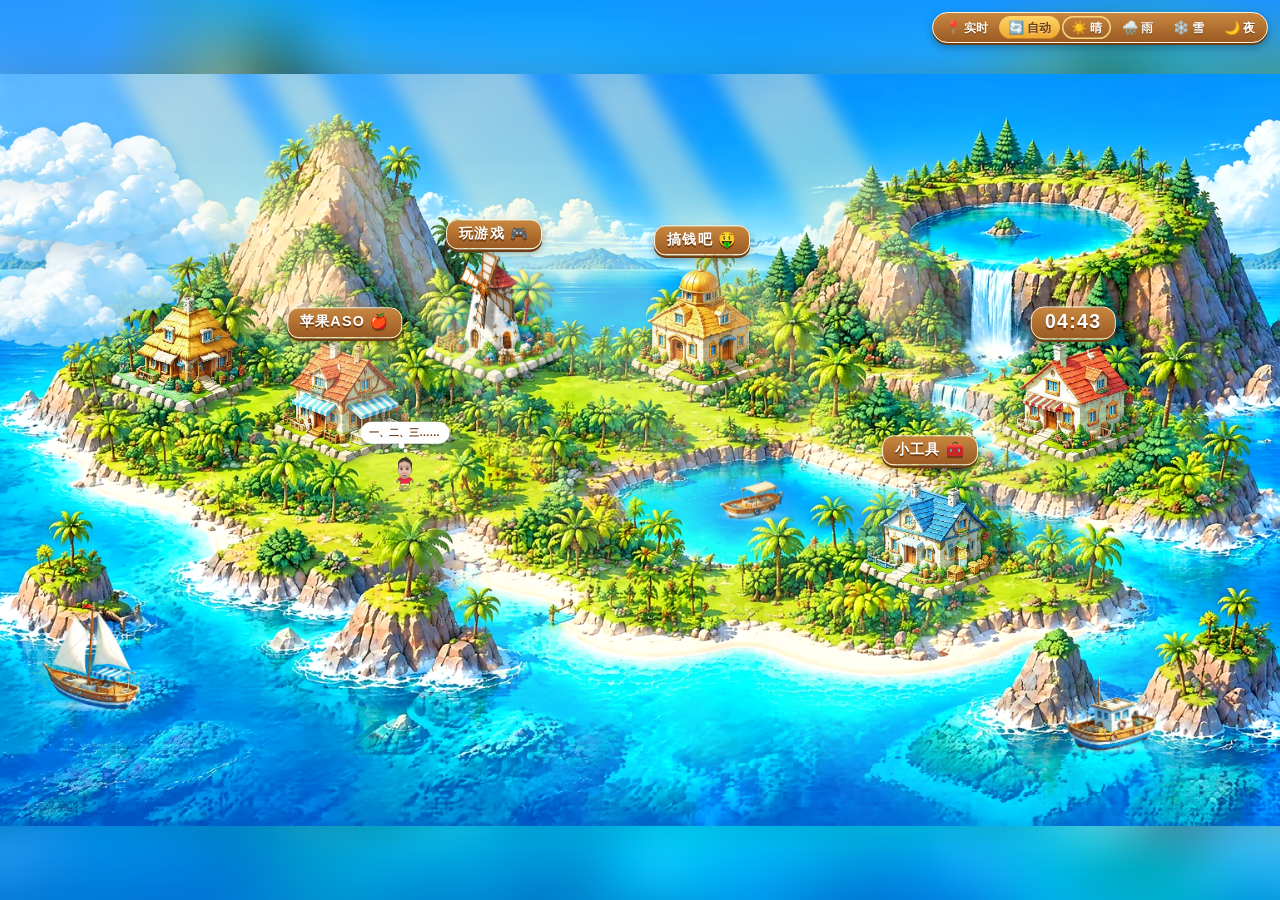
==== index.html @ 1549fcfb "风车：实时 3D 叶片，四片各带桨距、按光源逐帧明暗，木框厚度和轮毂凸起 Co-authored-by: Cursor <cursoragent@cursor.com>" ====
<!DOCTYPE html>
<html lang="zh-CN">
<head>
  <meta charset="UTF-8" />
  <meta name="viewport" content="width=device-width, initial-scale=1.0, viewport-fit=cover" />
  <title>小白岛</title>
  <link rel="icon" href="favicon.svg" type="image/svg+xml" />
  <link rel="icon" href="favicon-32.png" sizes="32x32" type="image/png" />
  <link rel="apple-touch-icon" href="apple-touch-icon.png" />
  <link rel="preload" as="image" href="assets/map-bg-1600.webp" fetchpriority="high" />
  <style>
    /* 48px 宽的模糊占位图，底图下载完之前先显示岛的轮廓 */
    :root { --lqip: url("[data-uri]"); }
  </style>
  <link rel="stylesheet" href="style.css?v=20261029133633" />
</head>
<body>
  <div class="backdrop"></div>
  <div class="viewport" id="viewport">
    <div class="stage" id="stage">
      <div class="world" id="world">
        <img class="map-bg" id="mapBg" alt="" draggable="false" fetchpriority="high" decoding="async"
          src="assets/map-bg-1600.webp" />
        <div class="layer boats" id="boats"></div>
        <div class="layer houses" id="houses"></div>
        <div class="layer clouds" id="clouds"></div>
        <div class="layer labels" id="labels"></div>
      </div>
    </div>
    <button type="button" class="rotate-btn" id="rotateBtn" hidden></button>
  </div>

  <script src="config.js?v=20261029133633"></script>
  <script src="app.js?v=20261029133633"></script></body>
</html>
---- style.css ----
* {
  box-sizing: border-box;
  margin: 0;
  padding: 0;
}

html,
body {
  width: 100%;
  height: 100%;
  overflow: hidden;
  background: #1ea7e8;
  font-family: -apple-system, BlinkMacSystemFont, "PingFang SC", "Microsoft YaHei", sans-serif;
  -webkit-tap-highlight-color: transparent;
  user-select: none;
}

/* ---------- 天气变量：weather.js 切换 html[data-weather]，这些变量在 --wx-fade 内渐变过去 ---------- */

@property --map-b { syntax: "<number>"; inherits: true; initial-value: 1; }
@property --map-s { syntax: "<number>"; inherits: true; initial-value: 1; }
@property --map-c { syntax: "<number>"; inherits: true; initial-value: 1; }
@property --obj-b { syntax: "<number>"; inherits: true; initial-value: 1; }
@property --obj-s { syntax: "<number>"; inherits: true; initial-value: 1; }
@property --cloud-b { syntax: "<number>"; inherits: true; initial-value: 1; }
@property --cloud-s { syntax: "<number>"; inherits: true; initial-value: 1; }
@property --sun { syntax: "<number>"; inherits: true; initial-value: 0; }
@property --rain { syntax: "<number>"; inherits: true; initial-value: 0; }
@property --snow { syntax: "<number>"; inherits: true; initial-value: 0; }
@property --night { syntax: "<number>"; inherits: true; initial-value: 0; }

html {
  --map-b: 1;
  --map-s: 1;
  --map-c: 1;
  --obj-b: 1;
  --obj-s: 1;
  --cloud-b: 1;
  --cloud-s: 1;
  --sun: 0;
  --rain: 0;
  --snow: 0;
  --night: 0;
  transition-property: --map-b, --map-s, --map-c, --obj-b, --obj-s, --cloud-b, --cloud-s, --sun, --rain, --snow, --night;
  transition-duration: var(--wx-fade, 3s);
  transition-timing-function: ease-in-out;
}

html[data-weather="sunny"] {
  --map-b: 1.03;
  --map-s: 1.1;
  --map-c: 1.03;
  --sun: 1;
}

html[data-weather="rain"] {
  --map-b: 0.8;
  --map-s: 0.62;
  --map-c: 1.04;
  --obj-b: 0.82;
  --obj-s: 0.7;
  --cloud-b: 0.52;
  --cloud-s: 0.25;
  --rain: 1;
}

html[data-weather="snow"] {
  --map-b: 1.04;
  --map-s: 0.55;
  --map-c: 0.92;
  --obj-b: 1.02;
  --obj-s: 0.65;
  --cloud-b: 1.02;
  --cloud-s: 0.5;
  --snow: 1;
}

html[data-weather="night"] {
  --map-b: 0.78;
  --map-s: 0.72;
  --map-c: 1.05;
  --obj-b: 0.5;
  --obj-s: 0.7;
  --cloud-b: 0.27;
  --cloud-s: 0.55;
  --night: 1;
}

/* 屏幕比地图更宽时，两侧露出的是模糊放大的地图 */
.backdrop {
  position: fixed;
  inset: -40px;
  background: var(--lqip) center / cover no-repeat;
  filter: blur(20px) brightness(var(--map-b)) saturate(var(--map-s));
}

.wx-screen-tint {
  position: fixed;
  inset: 0;
  background: #24356f;
  mix-blend-mode: multiply;
  opacity: calc(var(--night) * 0.85);
  pointer-events: none;
}

.viewport {
  position: fixed;
  inset: 0;
  overflow: hidden;
  touch-action: none;
}

/* iPhone 等不能锁定横屏的设备：整个视口转 90°，宽高互换 */
html.rotated .viewport {
  inset: auto;
  top: 0;
  left: 0;
  width: 100vh;
  width: 100dvh;
  height: 100vw;
  transform-origin: 0 0;
  transform: rotate(90deg) translateY(-100%);
}

.rotate-btn {
  position: absolute;
  right: calc(14px + env(safe-area-inset-right));
  bottom: calc(14px + env(safe-area-inset-bottom));
  z-index: 10;
  padding: 9px 14px;
  border: 1.5px solid #fff3d6;
  border-radius: 20px;
  background: linear-gradient(#c8873f, #9a5a23);
  box-shadow: 0 2px 0 #6e3d14, 0 4px 10px rgba(0, 0, 0, 0.35);
  color: #fff;
  font: 700 14px/1 -apple-system, BlinkMacSystemFont, "PingFang SC", sans-serif;
  letter-spacing: 1px;
  text-shadow: 0 1px 0 #6e3d14;
  cursor: pointer;
}

/* 右上角天气切换：木牌风格的分段按钮，weather.js 加载后淡入 */
.wx-switch {
  position: absolute;
  top: calc(12px + env(safe-area-inset-top));
  right: calc(12px + env(safe-area-inset-right));
  z-index: 10;
  display: flex;
  gap: 2px;
  padding: 3px;
  border: 1.5px solid #fff3d6;
  border-radius: 18px;
  background: linear-gradient(#c8873f, #9a5a23);
  box-shadow: 0 2px 0 #6e3d14, 0 4px 10px rgba(0, 0, 0, 0.3);
  opacity: 0;
  transform: translateY(-6px);
  transition: opacity 0.5s ease, transform 0.5s ease;
}

.wx-switch.show {
  opacity: 1;
  transform: none;
}

.wx-switch button {
  display: flex;
  align-items: center;
  gap: 3px;
  padding: 5px 9px;
  border: 0;
  border-radius: 14px;
  background: transparent;
  color: #fff;
  font: 700 12px/1 -apple-system, BlinkMacSystemFont, "PingFang SC", sans-serif;
  text-shadow: 0 1px 0 #6e3d14;
  cursor: pointer;
  transition: background 0.2s;
}

.wx-switch button span {
  font-size: 13px;
  text-shadow: none;
}

.wx-switch button em {
  font-style: normal;
}

.wx-switch button:hover {
  background: rgba(255, 243, 214, 0.18);
}

.wx-switch button[aria-pressed="true"] {
  background: linear-gradient(#ffd56b, #f0a52a);
  color: #6e3d14;
  text-shadow: 0 1px 0 rgba(255, 255, 255, 0.5);
  box-shadow: inset 0 -1px 0 rgba(110, 61, 20, 0.35);
}

/* 自动模式下，标出现在轮到的天气 */
.wx-switch button.now:not([aria-pressed="true"]) {
  box-shadow: inset 0 0 0 1.5px rgba(255, 223, 130, 0.9);
}

/* 手机上只显示图标 */
@media (max-width: 700px), (max-height: 500px) {
  .wx-switch button {
    padding: 5px 7px;
  }
  .wx-switch button em {
    display: none;
  }
}

.rotate-btn[hidden] {
  display: none;
}

.rotate-btn:active {
  transform: translateY(1px);
  box-shadow: 0 1px 0 #6e3d14, 0 2px 6px rgba(0, 0, 0, 0.35);
}

.viewport.pannable {
  cursor: grab;
}

.viewport.dragging {
  cursor: grabbing;
}

.stage {
  position: absolute;
  box-shadow: 0 0 40px rgba(0, 40, 80, 0.25);
}

/* 内部始终是地图原始像素坐标，由 JS 整体缩放到屏幕 */
.world {
  position: absolute;
  top: 0;
  left: 0;
  isolation: isolate;
  overflow: hidden;
}

.world::before {
  content: "";
  position: absolute;
  inset: 0;
  z-index: -1;
  background: var(--lqip) center / 100% 100% no-repeat;
  filter: blur(6px);
}

.map-bg {
  display: block;
  width: 100%;
  height: 100%;
  pointer-events: none;
  opacity: 0;
  transition: opacity 0.5s ease;
  filter: brightness(var(--map-b)) saturate(var(--map-s)) contrast(var(--map-c));
}

.map-ready .map-bg {
  opacity: 1;
}

/* ---------- 天气图层 ---------- */

.wx-tint,
.wx-tint i,
.wx-canvas,
.wx-rays {
  position: absolute;
  inset: 0;
  pointer-events: none;
}

.wx-canvas {
  width: 100%;
  height: 100%;
}

.wx-front {
  z-index: 1050;
}

.wx-tint .wx-sun {
  background: radial-gradient(ellipse 70% 60% at 8% 0%, rgba(255, 214, 150, 0.32), rgba(255, 214, 150, 0) 70%);
  mix-blend-mode: screen;
  opacity: var(--sun);
}

.wx-tint .wx-rain {
  background: linear-gradient(rgb(118, 132, 152), rgb(160, 175, 190) 30%, rgb(176, 190, 204));
  mix-blend-mode: multiply;
  opacity: var(--rain);
}

.wx-tint .wx-snow {
  background: linear-gradient(rgba(214, 226, 250, 0.5), rgba(255, 255, 255, 0.22) 35%, rgba(240, 246, 255, 0.3));
  mix-blend-mode: screen;
  opacity: var(--snow);
}

/* 夜空最深，越往下越亮，月亮附近带一点光 */
.wx-tint .wx-night {
  background:
    radial-gradient(circle at 55% 7%, rgba(150, 170, 230, 0.6), rgba(150, 170, 230, 0) 22%),
    linear-gradient(#0d1946, #213a80 24%, #3c5498 60%, #34498a);
  mix-blend-mode: multiply;
  opacity: var(--night);
}

/* 从左上角斜照下来的阳光，几道光柱缓慢明暗 */
.wx-rays {
  z-index: 1040;
  overflow: hidden;
  opacity: var(--sun);
}

.wx-rays i {
  position: absolute;
  top: -120px;
  width: 54px;
  height: 820px;
  background: linear-gradient(rgba(255, 246, 214, 0), rgba(255, 244, 205, 0.5) 20%, rgba(255, 244, 205, 0.16) 58%, rgba(255, 244, 205, 0));
  mix-blend-mode: screen;
  filter: blur(7px);
  transform-origin: 50% 0;
  transform: rotate(-32deg);
  animation: ray 9s ease-in-out infinite alternate;
}

.wx-rays i:nth-child(1) { left: 40px; width: 70px; animation-delay: -1s; }
.wx-rays i:nth-child(2) { left: 150px; width: 36px; animation-delay: -4s; }
.wx-rays i:nth-child(3) { left: 250px; width: 90px; animation-delay: -6.5s; }
.wx-rays i:nth-child(4) { left: 390px; width: 44px; animation-delay: -2.5s; }
.wx-rays i:nth-child(5) { left: 500px; width: 64px; animation-delay: -8s; }

@keyframes ray {
  0% { opacity: 0.35; }
  50% { opacity: 1; }
  100% { opacity: 0.55; }
}

.layer {
  position: absolute;
  inset: 0;
  pointer-events: none;
}

/* ---------- 房子 ---------- */

.house {
  position: absolute;
  display: block;
  transform: translate(-50%, -100%);
  pointer-events: auto;
  cursor: pointer;
  outline: none;
}

.house.decor {
  pointer-events: none;
}

/* 滤镜函数列表在各状态下保持一致，悬停和天气切换时才能平滑过渡 */
.house-img {
  display: block;
  width: 100%;
  pointer-events: none;
  filter: brightness(var(--obj-b)) saturate(var(--obj-s)) drop-shadow(0 0 0 rgba(255, 240, 160, 0))
    drop-shadow(0 3px 3px rgba(0, 40, 60, 0.25));
  transition: transform 0.25s cubic-bezier(0.34, 1.56, 0.64, 1), filter 0.25s;
  transform-origin: 50% 90%;
}

/* 夜里亮灯的窗户，跟着房子一起缩放 */
.house-lit {
  position: absolute;
  left: 0;
  top: 0;
  width: 100%;
  pointer-events: none;
  opacity: var(--night);
  filter: drop-shadow(0 0 3px rgba(255, 190, 90, 0.7));
  transition: transform 0.25s cubic-bezier(0.34, 1.56, 0.64, 1);
  transform-origin: 50% 90%;
}

.house.hover .house-lit,
.house.hover .house-mill {
  transform: scale(1.12) translateY(-3px);
}

/* 风车叶片层：盖在亮灯窗户上面，跟房子一起缩放、一起变暗 */
.house-mill {
  position: absolute;
  inset: 0;
  z-index: 1;
  pointer-events: none;
  transition: transform 0.25s cubic-bezier(0.34, 1.56, 0.64, 1);
  transform-origin: 50% 90%;
}

.house-mill,
.mill-shadow {
  perspective: 160px;
}

.mill-plane {
  position: absolute;
  aspect-ratio: 1;
  transform-style: preserve-3d;
}

.mill-rotor,
.mill-arm {
  position: absolute;
  inset: 0;
  transform-style: preserve-3d;
}

.mill-plane img {
  position: absolute;
  inset: 0;
  width: 100%;
}

/* --lit 由 app.js 每帧按叶片朝向和光源算出来 */
.mill-front {
  filter: brightness(calc(var(--obj-b) * var(--lit, 1))) saturate(var(--obj-s));
}

/* 木框厚度：同一片叶片往后推几像素、压暗 */
.mill-back {
  filter: brightness(calc(var(--obj-b) * 0.42)) saturate(var(--obj-s));
}

.mill-hub {
  clip-path: circle(7% at 50% 50%);
  filter: brightness(calc(var(--obj-b) * 1.05)) saturate(var(--obj-s)) drop-shadow(0 0 1px rgba(60, 30, 10, 0.8));
}

/* 叶片投在塔身上的影子，跟着叶片一起转 */
.mill-shadow {
  position: absolute;
  inset: 0;
  -webkit-mask-size: 100% 100%;
  mask-size: 100% 100%;
  opacity: calc(0.38 * (1 - var(--night) * 0.6));
}

.mill-shadow img {
  filter: brightness(0) blur(1.2px);
}

.labels {
  z-index: 1100;
}

.house-label {
  position: absolute;
  translate: -50% calc(-100% - 2px);
  transform-origin: 50% 100%;
  pointer-events: auto;
  cursor: pointer;
  outline: none;
  text-decoration: none;
  padding: 3px 9px 4px;
  border-radius: 9px;
  border: 1.5px solid #fff3d6;
  background: linear-gradient(#c8873f, #9a5a23);
  box-shadow: 0 2px 0 #6e3d14, 0 3px 6px rgba(0, 0, 0, 0.3);
  color: #fff;
  font-size: 11px;
  font-weight: 700;
  letter-spacing: 1px;
  white-space: nowrap;
  text-shadow: 0 1px 0 #6e3d14;
  transition: transform 0.25s cubic-bezier(0.34, 1.56, 0.64, 1);
  animation: label-float 3s ease-in-out infinite;
}

.house.hover {
  z-index: 999 !important;
}

.house.hover .house-img {
  transform: scale(1.12) translateY(-3px);
  filter: brightness(max(var(--obj-b), 0.8)) saturate(var(--obj-s)) drop-shadow(0 0 6px rgba(255, 240, 160, 0.95))
    drop-shadow(0 6px 6px rgba(0, 40, 60, 0.3));
}

.house-label.hover {
  z-index: 1;
  animation: none;
  transform: translateY(-14px) scale(1.12);
  box-shadow: 0 2px 0 #6e3d14, 0 0 10px rgba(255, 230, 140, 0.9);
}

.house.hover:active .house-img {
  transform: scale(1.04);
}

/* 屋顶上的时间、天气牌：和名称牌同一套木牌风格，不可点击 */
.wx-sign {
  position: absolute;
  translate: -50% -100%;
  padding: 3px 10px 4px;
  border-radius: 10px;
  border: 1.5px solid #fff3d6;
  background: linear-gradient(#c8873f, #9a5a23);
  box-shadow: 0 2px 0 #6e3d14, 0 3px 6px rgba(0, 0, 0, 0.3);
  color: #fff;
  text-align: center;
  white-space: nowrap;
  text-shadow: 0 1px 0 #6e3d14;
  pointer-events: none;
  animation: label-float 3s ease-in-out infinite;
  animation-delay: -1.3s;
}

.wx-sign-time {
  font-size: 15px;
  font-weight: 800;
  line-height: 1.1;
  letter-spacing: 1px;
  font-variant-numeric: tabular-nums;
}

.wx-sign-time i {
  font-style: normal;
  animation: colon-blink 2s steps(1) infinite;
}

.wx-sign-info {
  margin-top: 1px;
  font-size: 10px;
  font-weight: 700;
  line-height: 1.2;
  letter-spacing: 0.5px;
}

.wx-sign-info[hidden] {
  display: none;
}

.wx-sign-ico {
  text-shadow: none;
}

.wx-sign-city {
  margin-left: 4px;
  padding-left: 4px;
  border-left: 1px solid rgba(255, 243, 214, 0.6);
  opacity: 0.92;
}

@keyframes colon-blink {
  0% { opacity: 1; }
  50% { opacity: 0.25; }
}

@keyframes label-float {
  0%, 100% { transform: translateY(0); }
  50% { transform: translateY(-3px); }
}

/* ---------- 跳绳的小孩 ---------- */

/* 内部按吉祥物原尺寸 64 × 112 排版，再整体缩放 --k 倍，脚底中心对准配置坐标 */
.kid {
  position: absolute;
  width: 64px;
  height: 112px;
  transform: translate(-50%, -100%) scale(var(--k));
  transform-origin: 50% 100%;
  pointer-events: none;
}

.houses .kid {
  filter: brightness(var(--obj-b)) saturate(var(--obj-s));
}

.kid-fig {
  position: relative;
  width: 64px;
  height: 112px;
  transform-origin: 50% 100%;
  transition: opacity 0.5s ease, transform 0.5s ease;
}

/* 走到门口后缩小淡出，像进了屋 */
.kid.inside .kid-fig {
  opacity: 0;
  transform: scale(0.6);
}

.kid-shadow {
  position: absolute;
  left: 50%;
  bottom: -4px;
  width: 38px;
  height: 9px;
  border-radius: 50%;
  background: rgba(20, 60, 10, 0.35);
  filter: blur(2px);
  transform: translateX(-50%);
}

.kid-bob {
  position: absolute;
  inset: 0;
}

.kid-head {
  position: absolute;
  left: 50%;
  top: 0;
  z-index: 2;
  width: 52px;
  transform: translateX(-50%);
  filter: drop-shadow(0 2px 2px rgba(0, 0, 0, 0.25));
}

.kid-head img {
  display: block;
  width: 100%;
}

.kid-lids {
  position: absolute;
  inset: 0;
  width: 100%;
  height: 100%;
  opacity: 0;
  animation: kid-blink 4.6s infinite;
}

.kid-body {
  position: absolute;
  left: 0;
  top: 72px;
  width: 64px;
  height: 40px;
  overflow: visible;
}

.kid-body .arm-l {
  transform-origin: 17.7px 1.7px;
  transform: rotate(25deg);
}

.kid-body .arm-r {
  transform-origin: 46.3px 1.7px;
  transform: rotate(-25deg);
}

.kid-rope {
  position: absolute;
  left: 0;
  top: -20px;
  width: 64px;
  height: 170px;
  overflow: visible;
}

.kid-rope path {
  fill: none;
  stroke-linecap: round;
}

.kid-rope .rope-back {
  stroke: #be123c;
  stroke-width: 2.4;
}

.kid-rope.front {
  z-index: 3;
}

.kid-rope .rope-front {
  stroke: #f43f5e;
  stroke-width: 2.8;
}

/* 小孩头顶的话：白色圆角气泡，下面两个小圆点当尾巴 */
.kid-bubble {
  position: absolute;
  translate: -50% -100%;
  padding: 3px 7px;
  border-radius: 9px;
  background: #fff;
  box-shadow: 0 2px 5px rgba(0, 40, 60, 0.25);
  color: #6e3d14;
  font-size: 8px;
  font-weight: 700;
  line-height: 1.3;
  white-space: nowrap;
  pointer-events: none;
  opacity: 0;
  transform: translateY(3px) scale(0.6);
  transform-origin: 50% 100%;
  transition: opacity 0.25s ease, transform 0.3s cubic-bezier(0.34, 1.56, 0.64, 1);
}

.kid-bubble.show {
  opacity: 1;
  transform: none;
}

.kid-bubble::before,
.kid-bubble::after {
  content: "";
  position: absolute;
  border-radius: 50%;
  background: #fff;
}

.kid-bubble::before {
  left: calc(50% - 5px);
  bottom: -4px;
  width: 5px;
  height: 5px;
}

.kid-bubble::after {
  left: calc(50% - 1px);
  bottom: -7px;
  width: 3px;
  height: 3px;
}

@keyframes kid-blink {
  0%, 95%, 100% { opacity: 0; }
  96.5%, 98.5% { opacity: 1; }
}

/* ---------- 启动画面 ---------- */

.splash {
  position: fixed;
  inset: 0;
  z-index: 9999;
  display: flex;
  align-items: center;
  justify-content: center;
  overflow: hidden;
  background: linear-gradient(#5fb8f0, #2b8fd6);
  transition: opacity 0.5s ease, visibility 0.5s;
}

.splash::before {
  content: "";
  position: absolute;
  inset: -40px;
  background: var(--lqip) center / cover no-repeat;
  filter: blur(18px) brightness(1.05);
  opacity: 0.85;
}

.splash.hide {
  opacity: 0;
  visibility: hidden;
}

.splash-card {
  position: relative;
  display: flex;
  flex-direction: column;
  align-items: center;
  padding: 26px 40px 22px;
  border-radius: 28px;
  background: rgba(255, 255, 255, 0.28);
  box-shadow: 0 10px 40px rgba(0, 50, 100, 0.25);
  backdrop-filter: blur(6px);
  -webkit-backdrop-filter: blur(6px);
}

/* 小孩按原尺寸 64 × 112 放大 1.5 倍，上方给甩起来的绳子和起跳留空间 */
.splash-kid {
  position: relative;
  width: 96px;
  height: 168px;
  margin-top: 34px;
}

.splash-kid .kid {
  left: 50%;
  top: 100%;
}

.splash-kid .kid-shadow {
  background: rgba(0, 40, 80, 0.3);
}

.splash-title {
  margin-top: 18px;
  color: #fff;
  font-size: 18px;
  font-weight: 800;
  letter-spacing: 2px;
  text-shadow: 0 2px 0 rgba(30, 90, 150, 0.6);
}

.splash-dots::after {
  content: "";
  display: inline-block;
  width: 1.5em;
  text-align: left;
  animation: splash-dots 1.2s steps(4) infinite;
}

.splash-bar {
  width: 200px;
  height: 12px;
  margin-top: 14px;
  padding: 2px;
  border: 1.5px solid #fff3d6;
  border-radius: 8px;
  background: rgba(110, 61, 20, 0.45);
  box-shadow: 0 2px 0 #6e3d14;
}

.splash-bar i {
  display: block;
  width: 4%;
  height: 100%;
  border-radius: 5px;
  background: linear-gradient(#ffd56b, #f0a52a);
  transition: width 0.35s ease;
}

.splash-count {
  margin-top: 10px;
  color: rgba(255, 255, 255, 0.92);
  font-size: 13px;
  font-weight: 600;
  text-shadow: 0 1px 0 rgba(30, 90, 150, 0.5);
}

@keyframes splash-dots {
  0% { content: ""; }
  25% { content: "."; }
  50% { content: ".."; }
  75% { content: "..."; }
}

/* ---------- 云 ---------- */

.clouds {
  z-index: 1000;
}

.cloud {
  position: absolute;
  left: 0;
  will-change: transform;
  animation: cloud-drift linear infinite;
  filter: brightness(var(--cloud-b)) saturate(var(--cloud-s));
}

.cloud img {
  display: block;
  width: 100%;
  filter: drop-shadow(0 6px 8px rgba(0, 60, 110, 0.12));
}

@keyframes cloud-drift {
  from { transform: translateX(var(--from)); }
  to { transform: translateX(var(--to)); }
}

/* ---------- 船 ---------- */

.boat {
  position: absolute;
  left: 0;
  top: 0;
  will-change: transform;
}

.boat-inner {
  position: relative;
  transform: translate(-50%, -85%);
}

.boat-inner img {
  filter: brightness(var(--obj-b)) saturate(var(--obj-s));
}

/* 夜里船上挂的灯和水面倒影 */
.boat-lamp {
  position: absolute;
  left: 50%;
  top: 52%;
  width: 5px;
  height: 5px;
  border-radius: 50%;
  background: #fff1c2;
  box-shadow: 0 0 4px 2px rgba(255, 196, 90, 0.9), 0 0 14px 6px rgba(255, 170, 60, 0.45);
  transform: translate(-50%, -50%);
  opacity: var(--night);
  pointer-events: none;
}

.boat-lamp::after {
  content: "";
  position: absolute;
  left: 50%;
  top: 220%;
  width: 6px;
  height: 22px;
  border-radius: 50%;
  background: linear-gradient(rgba(255, 200, 110, 0.55), rgba(255, 200, 110, 0));
  filter: blur(1.5px);
  transform: translateX(-50%);
}

.boat-inner img {
  display: block;
  width: 100%;
  transform-origin: 50% 100%;
  animation: boat-bob 2.6s ease-in-out infinite;
}

.boat.flip .boat-inner img {
  scale: -1 1;
}

/* 船尾的水波 */
.boat-wake {
  position: absolute;
  left: 50%;
  bottom: -2px;
  width: 120%;
  height: 10px;
  border-radius: 50%;
  background: radial-gradient(ellipse at center, rgba(255, 255, 255, 0.55), rgba(255, 255, 255, 0) 70%);
  transform: translateX(-50%);
  animation: wake 2.6s ease-in-out infinite;
}

/* 船尾留下的水波纹：扁椭圆细圈，向外扩散并淡出 */
.ripple {
  position: absolute;
  height: 5px;
  border-top: 2px solid rgba(255, 255, 255, calc(0.95 - var(--night) * 0.45));
  border-radius: 50%;
  filter: drop-shadow(0 0 1.5px rgba(255, 255, 255, 0.6));
  translate: -50% -50%;
  pointer-events: none;
}

@keyframes boat-bob {
  0%, 100% { transform: translateY(0) rotate(-2deg); }
  50% { transform: translateY(-2px) rotate(2deg); }
}

@keyframes wake {
  0%, 100% { opacity: 0.5; transform: translateX(-50%) scaleX(0.9); }
  50% { opacity: 0.9; transform: translateX(-50%) scaleX(1.1); }
}

@media (prefers-reduced-motion: reduce) {
  .cloud,
  .house-label,
  .boat-inner img,
  .boat-wake,
  .ripple,
  .wx-rays i {
    animation-play-state: paused;
  }
}
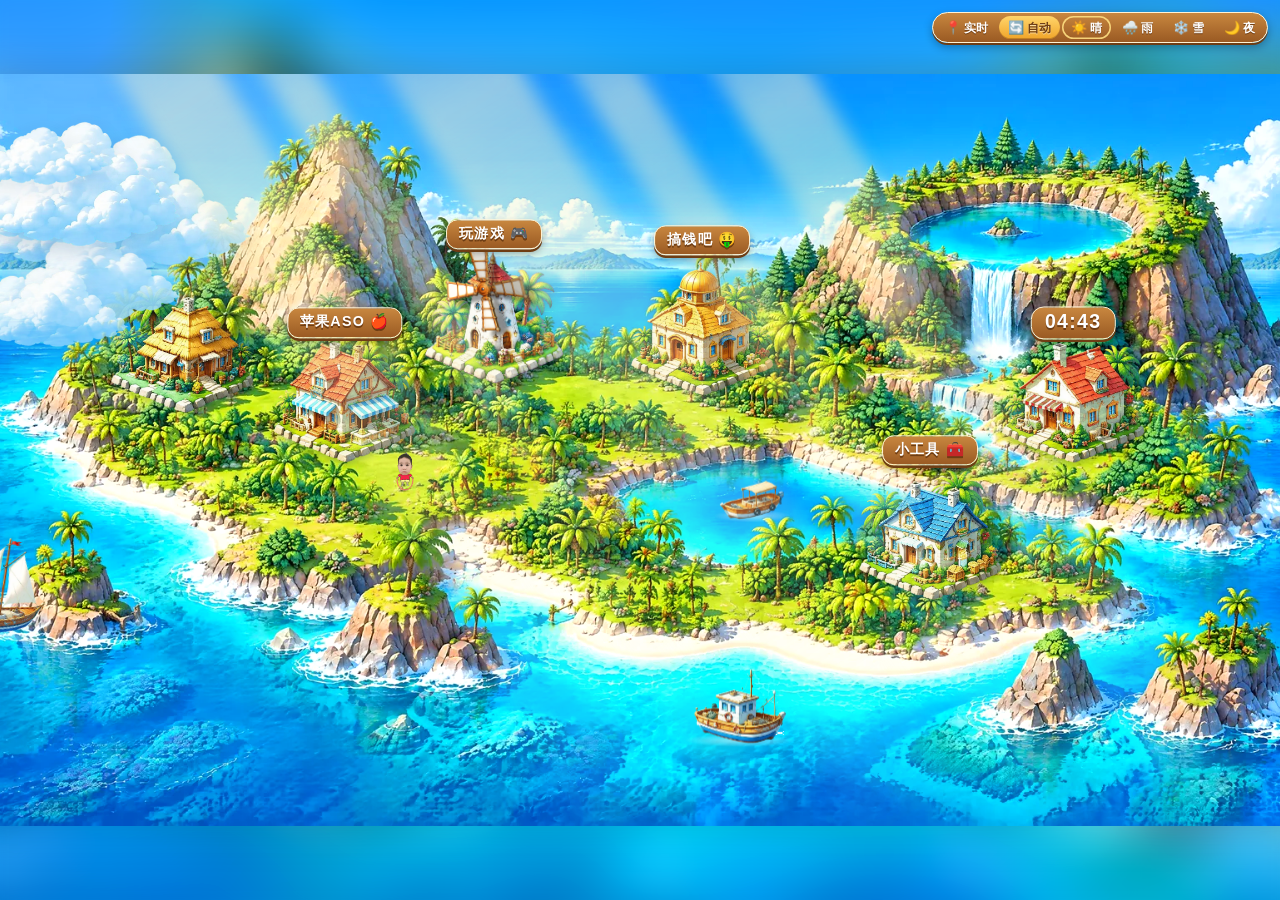
==== commit 93916682: "风车：叶片改为接近正面的视角（同原图），透视减弱、叶片放大 Co-authored-by: Cursor <cursoragent@cursor.com>" ====
--- a/index.html
+++ b/index.html
@@ -12,7 +12,7 @@
     /* 48px 宽的模糊占位图，底图下载完之前先显示岛的轮廓 */
     :root { --lqip: url("[data-uri]"); }
   </style>
-  <link rel="stylesheet" href="style.css?v=20261029133633" />
+  <link rel="stylesheet" href="style.css?v=20261029134532" />
 </head>
 <body>
   <div class="backdrop"></div>
@@ -30,6 +30,6 @@
     <button type="button" class="rotate-btn" id="rotateBtn" hidden></button>
   </div>
 
-  <script src="config.js?v=20261029133633"></script>
-  <script src="app.js?v=20261029133633"></script></body>
+  <script src="config.js?v=20261029134532"></script>
+  <script src="app.js?v=20261029134532"></script></body>
 </html>
--- a/style.css
+++ b/style.css
@@ -407,7 +407,7 @@
 
 .house-mill,
 .mill-shadow {
-  perspective: 160px;
+  perspective: 420px;
 }
 
 .mill-plane {
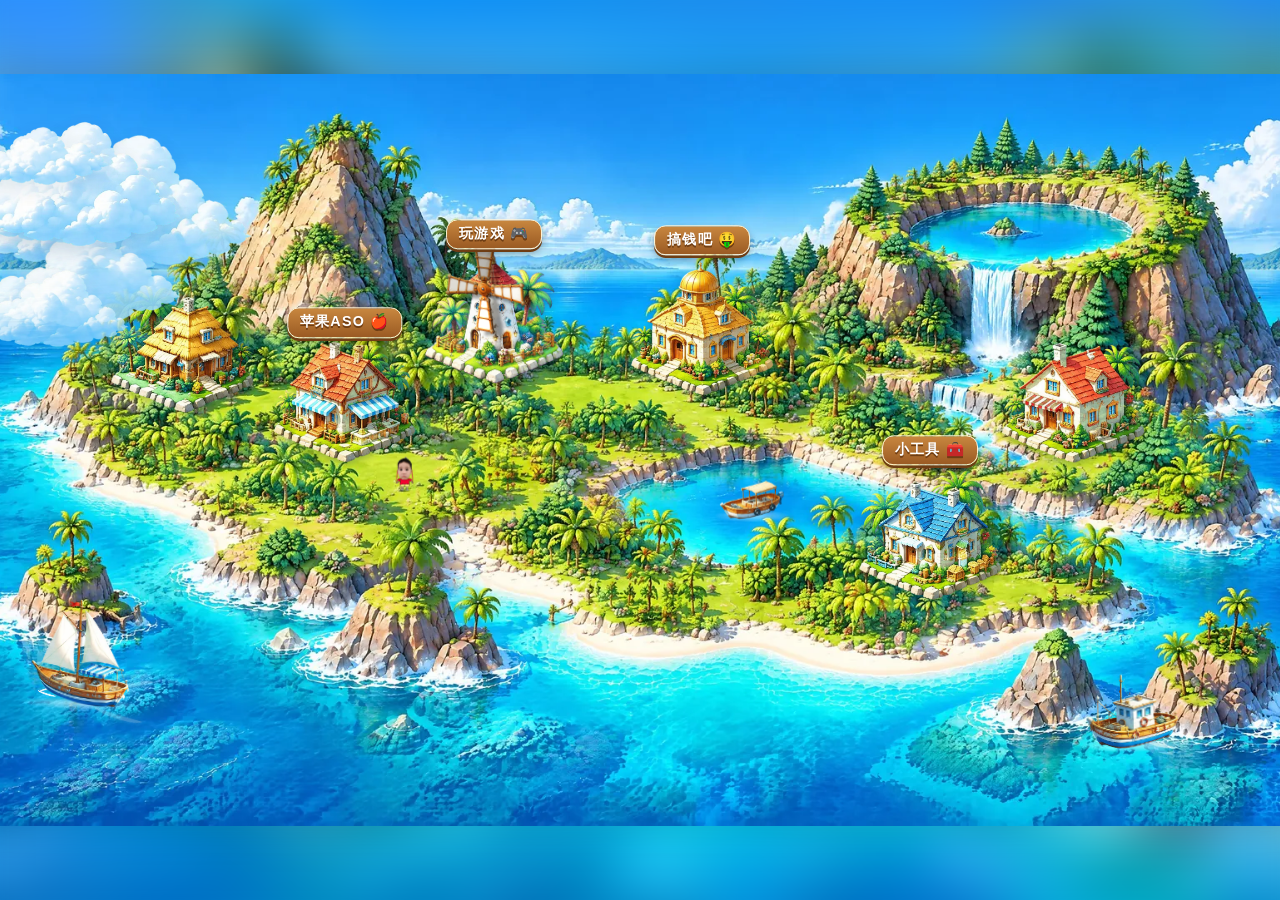
==== commit 8694eec3: "性能：风车、船、小孩的动画减轻主线程负担，平板上不再卡顿 - 风车转动交给合成线程；叶片明暗改为叠加层调透明度，不再每帧改 filter - 船只在前后顺序变化时改 z-index；船尾波纹改画在画布" ====
--- a/index.html
+++ b/index.html
@@ -12,7 +12,7 @@
     /* 48px 宽的模糊占位图，底图下载完之前先显示岛的轮廓 */
     :root { --lqip: url("[data-uri]"); }
   </style>
-  <link rel="stylesheet" href="style.css?v=20261029134532" />
+  <link rel="stylesheet" href="style.css?v=20261030111255" />
 </head>
 <body>
   <div class="backdrop"></div>
@@ -30,6 +30,6 @@
     <button type="button" class="rotate-btn" id="rotateBtn" hidden></button>
   </div>
 
-  <script src="config.js?v=20261029134532"></script>
-  <script src="app.js?v=20261029134532"></script></body>
+  <script src="config.js?v=20261030111255"></script>
+  <script src="app.js?v=20261030111255"></script></body>
 </html>
--- a/style.css
+++ b/style.css
@@ -429,9 +429,28 @@
   width: 100%;
 }
 
-/* --lit 由 app.js 每帧按叶片朝向和光源算出来 */
+.mill-face {
+  position: absolute;
+  inset: 0;
+}
+
 .mill-front {
-  filter: brightness(calc(var(--obj-b) * var(--lit, 1))) saturate(var(--obj-s));
+  filter: brightness(var(--obj-b)) saturate(var(--obj-s));
+}
+
+/* 叶片明暗：app.js 每帧只改这两张的透明度。黑色那张压暗，--lit-max 那张提亮到转一圈里最亮的那一档 */
+.mill-dim,
+.mill-glow {
+  opacity: 0;
+  will-change: opacity;
+}
+
+.mill-dim {
+  filter: brightness(0);
+}
+
+.mill-glow {
+  filter: brightness(calc(var(--obj-b) * var(--lit-max))) saturate(var(--obj-s));
 }
 
 /* 木框厚度：同一片叶片往后推几像素、压暗 */
@@ -581,7 +600,11 @@
   pointer-events: none;
 }
 
+/* 地图上的小孩由 app.js 用 translate 定位；单独一个合成层，走动、跳绳时不用连带重画后面的房子 */
 .houses .kid {
+  left: 0;
+  top: 0;
+  will-change: transform;
   filter: brightness(var(--obj-b)) saturate(var(--obj-s));
 }
 
@@ -687,10 +710,13 @@
   stroke-width: 2.8;
 }
 
-/* 小孩头顶的话：白色圆角气泡，下面两个小圆点当尾巴 */
+/* 小孩头顶的话：白色圆角气泡，下面两个小圆点当尾巴；跟着小孩走时 app.js 改的是 translate */
 .kid-bubble {
   position: absolute;
+  left: 0;
+  top: 0;
   translate: -50% -100%;
+  will-change: transform;
   padding: 3px 7px;
   border-radius: 9px;
   background: #fff;
@@ -944,14 +970,12 @@
   animation: wake 2.6s ease-in-out infinite;
 }
 
-/* 船尾留下的水波纹：扁椭圆细圈，向外扩散并淡出 */
-.ripple {
-  position: absolute;
-  height: 5px;
-  border-top: 2px solid rgba(255, 255, 255, calc(0.95 - var(--night) * 0.45));
-  border-radius: 50%;
-  filter: drop-shadow(0 0 1.5px rgba(255, 255, 255, 0.6));
-  translate: -50% -50%;
+/* 船尾留下的水波纹由 app.js 画在这张画布上，在所有船下面 */
+.boat-wakes {
+  position: absolute;
+  inset: 0;
+  width: 100%;
+  height: 100%;
   pointer-events: none;
 }
 
@@ -970,7 +994,6 @@
   .house-label,
   .boat-inner img,
   .boat-wake,
-  .ripple,
   .wx-rays i {
     animation-play-state: paused;
   }
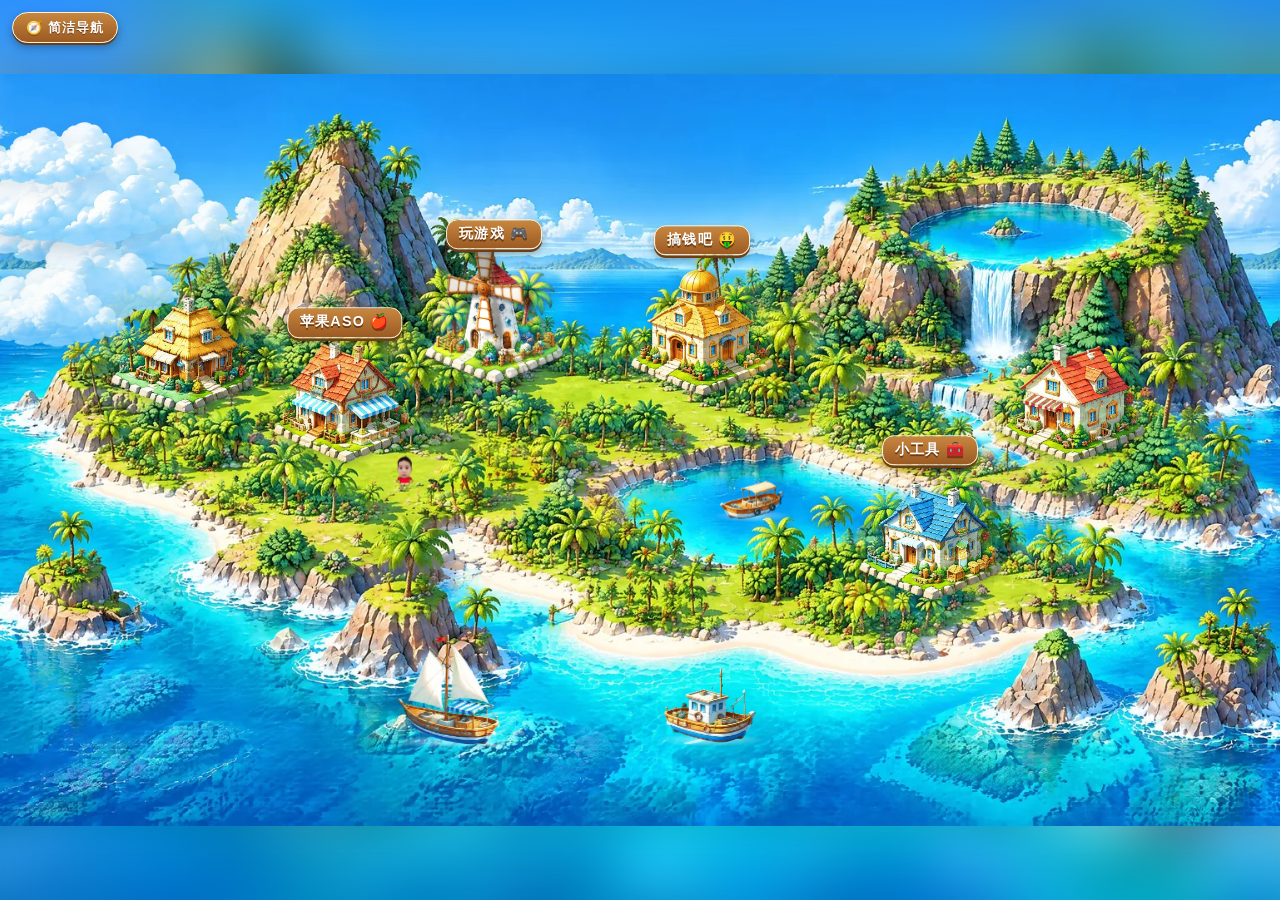
==== commit b6808225: "简洁导航：首页左上角加入口，新增 nav.html 列出全部应用（含学英语、订阅页） Co-authored-by: Cursor <cursoragent@cursor.com>" ====
--- a/index.html
+++ b/index.html
@@ -12,7 +12,7 @@
     /* 48px 宽的模糊占位图，底图下载完之前先显示岛的轮廓 */
     :root { --lqip: url("[data-uri]"); }
   </style>
-  <link rel="stylesheet" href="style.css?v=20261030111255" />
+  <link rel="stylesheet" href="style.css?v=20261105171103" />
 </head>
 <body>
   <div class="backdrop"></div>
@@ -27,9 +27,10 @@
         <div class="layer labels" id="labels"></div>
       </div>
     </div>
+    <a class="nav-btn" id="navBtn" href="nav.html">🧭 简洁导航</a>
     <button type="button" class="rotate-btn" id="rotateBtn" hidden></button>
   </div>
 
-  <script src="config.js?v=20261030111255"></script>
-  <script src="app.js?v=20261030111255"></script></body>
+  <script src="config.js?v=20261105171103"></script>
+  <script src="app.js?v=20261105171103"></script></body>
 </html>
--- a/style.css
+++ b/style.css
@@ -137,6 +137,30 @@
   letter-spacing: 1px;
   text-shadow: 0 1px 0 #6e3d14;
   cursor: pointer;
+}
+
+/* 左上角入口：打开简版应用导航 nav.html */
+.nav-btn {
+  position: absolute;
+  top: calc(12px + env(safe-area-inset-top));
+  left: calc(12px + env(safe-area-inset-left));
+  z-index: 10;
+  padding: 8px 13px;
+  border: 1.5px solid #fff3d6;
+  border-radius: 18px;
+  background: linear-gradient(#c8873f, #9a5a23);
+  box-shadow: 0 2px 0 #6e3d14, 0 4px 10px rgba(0, 0, 0, 0.3);
+  color: #fff;
+  font: 700 13px/1 -apple-system, BlinkMacSystemFont, "PingFang SC", sans-serif;
+  letter-spacing: 1px;
+  text-decoration: none;
+  text-shadow: 0 1px 0 #6e3d14;
+  cursor: pointer;
+}
+
+.nav-btn:active {
+  transform: translateY(1px);
+  box-shadow: 0 1px 0 #6e3d14, 0 2px 6px rgba(0, 0, 0, 0.3);
 }
 
 /* 右上角天气切换：木牌风格的分段按钮，weather.js 加载后淡入 */
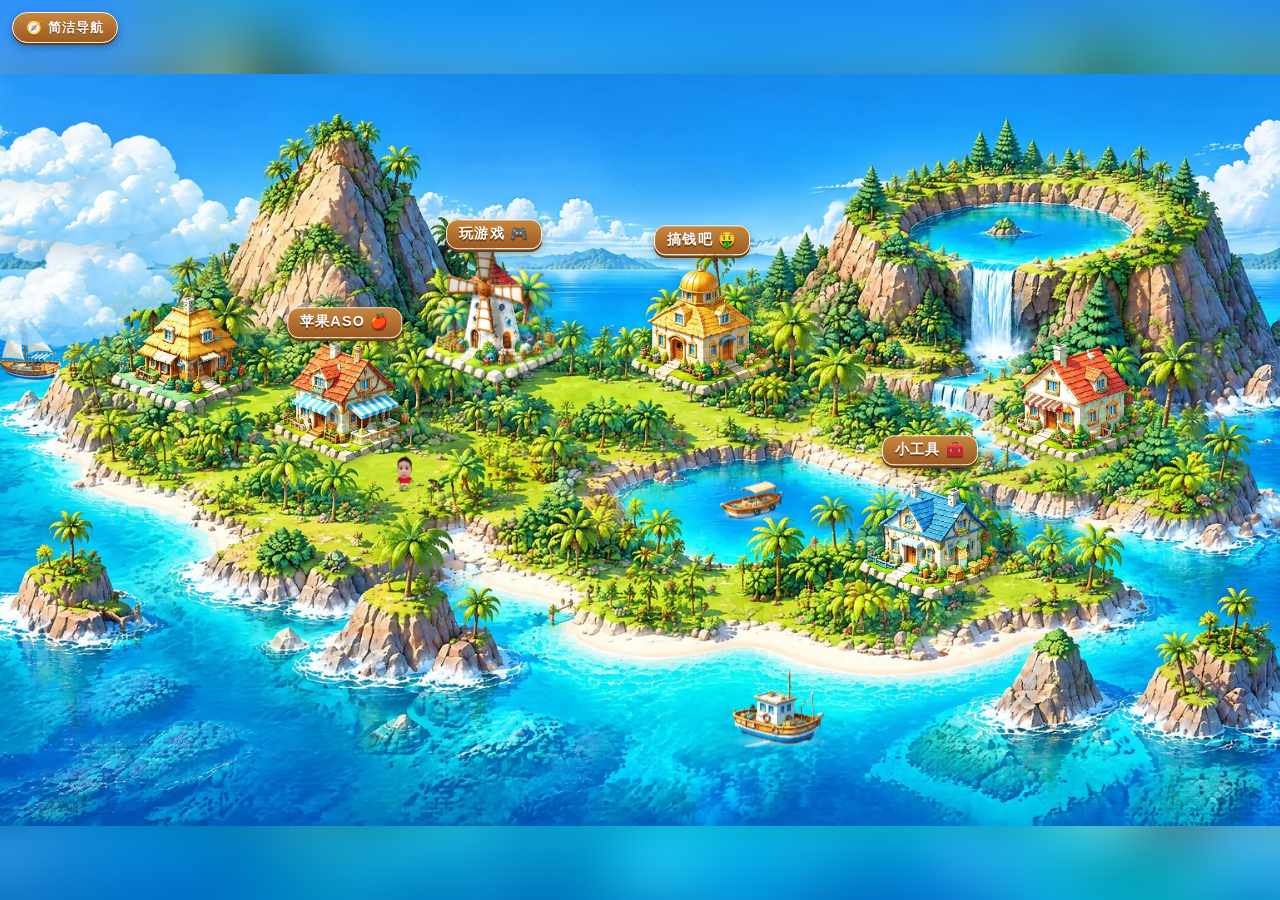
==== commit f84a7f65: "简洁导航：订阅页图标改为手机 Co-authored-by: Cursor <cursoragent@cursor.com>" ====
--- a/index.html
+++ b/index.html
@@ -12,7 +12,7 @@
     /* 48px 宽的模糊占位图，底图下载完之前先显示岛的轮廓 */
     :root { --lqip: url("[data-uri]"); }
   </style>
-  <link rel="stylesheet" href="style.css?v=20261105171103" />
+  <link rel="stylesheet" href="style.css?v=20261105171311" />
 </head>
 <body>
   <div class="backdrop"></div>
@@ -31,6 +31,6 @@
     <button type="button" class="rotate-btn" id="rotateBtn" hidden></button>
   </div>
 
-  <script src="config.js?v=20261105171103"></script>
-  <script src="app.js?v=20261105171103"></script></body>
+  <script src="config.js?v=20261105171311"></script>
+  <script src="app.js?v=20261105171311"></script></body>
 </html>
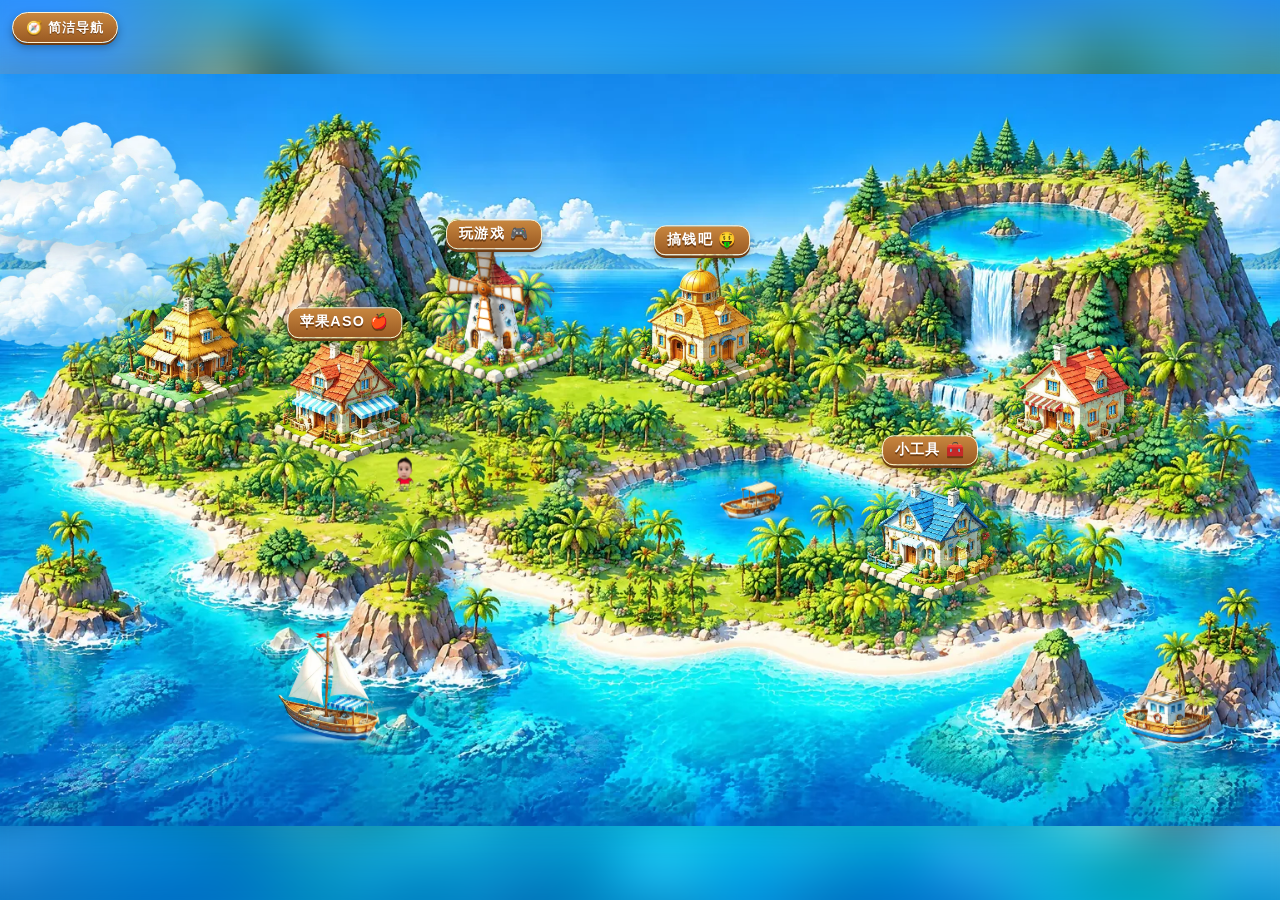
==== commit dba14e04: "简洁导航：学英语改名为小白学英语 Co-authored-by: Cursor <cursoragent@cursor.com>" ====
--- a/index.html
+++ b/index.html
@@ -12,7 +12,7 @@
     /* 48px 宽的模糊占位图，底图下载完之前先显示岛的轮廓 */
     :root { --lqip: url("[data-uri]"); }
   </style>
-  <link rel="stylesheet" href="style.css?v=20261105171311" />
+  <link rel="stylesheet" href="style.css?v=20261105181642" />
 </head>
 <body>
   <div class="backdrop"></div>
@@ -31,6 +31,6 @@
     <button type="button" class="rotate-btn" id="rotateBtn" hidden></button>
   </div>
 
-  <script src="config.js?v=20261105171311"></script>
-  <script src="app.js?v=20261105171311"></script></body>
+  <script src="config.js?v=20261105181642"></script>
+  <script src="app.js?v=20261105181642"></script></body>
 </html>
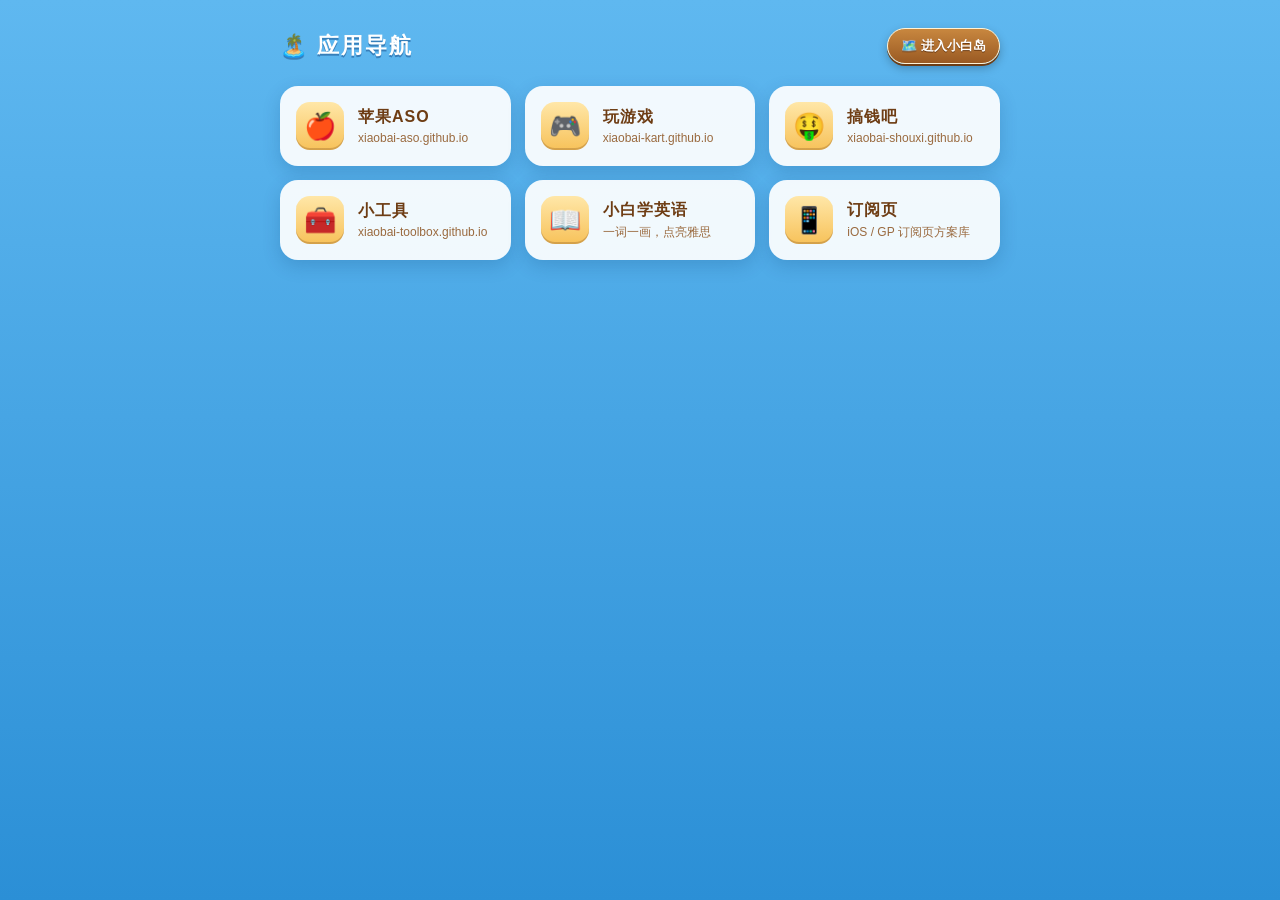
==== commit 2efd85ff: "首页默认显示简易导航，地图在下面后台加载，加载进度显示在「进入小白岛」按钮上；#island 直接进地图 Co-authored-by: Cursor <cursoragent@cursor.com>" ====
--- a/index.html
+++ b/index.html
@@ -7,19 +7,23 @@
   <link rel="icon" href="favicon.svg" type="image/svg+xml" />
   <link rel="icon" href="favicon-32.png" sizes="32x32" type="image/png" />
   <link rel="apple-touch-icon" href="apple-touch-icon.png" />
-  <link rel="preload" as="image" href="assets/map-bg-1600.webp" fetchpriority="high" />
+  <link rel="preload" as="image" href="assets/map-bg-1600.webp" />
+  <script>
+    // 默认先给简易导航，地址带 #island 才直接进地图；在这里加 class，首屏不会闪一下地图
+    if (location.hash !== "#island") document.documentElement.classList.add("nav-mode");
+  </script>
   <style>
     /* 48px 宽的模糊占位图，底图下载完之前先显示岛的轮廓 */
     :root { --lqip: url("[data-uri]"); }
   </style>
-  <link rel="stylesheet" href="style.css?v=20261105181642" />
+  <link rel="stylesheet" href="style.css?v=20261106140512" />
 </head>
 <body>
   <div class="backdrop"></div>
   <div class="viewport" id="viewport">
     <div class="stage" id="stage">
       <div class="world" id="world">
-        <img class="map-bg" id="mapBg" alt="" draggable="false" fetchpriority="high" decoding="async"
+        <img class="map-bg" id="mapBg" alt="" draggable="false" decoding="async"
           src="assets/map-bg-1600.webp" />
         <div class="layer boats" id="boats"></div>
         <div class="layer houses" id="houses"></div>
@@ -27,10 +31,49 @@
         <div class="layer labels" id="labels"></div>
       </div>
     </div>
-    <a class="nav-btn" id="navBtn" href="nav.html">🧭 简洁导航</a>
+    <a class="nav-btn" id="navBtn" href="#">🧭 简洁导航</a>
     <button type="button" class="rotate-btn" id="rotateBtn" hidden></button>
   </div>
 
-  <script src="config.js?v=20261105181642"></script>
-  <script src="app.js?v=20261105181642"></script></body>
+  <!-- 简易导航：首页默认显示，地图在它下面后台加载 -->
+  <div class="nav-page" id="navPage">
+    <main>
+      <header>
+        <h1>🏝️ 应用导航</h1>
+        <a class="nav-enter" id="navEnter" href="#island"><i></i><span>🗺️ 进入小白岛</span></a>
+      </header>
+      <ul class="nav-list" id="navList"></ul>
+    </main>
+  </div>
+
+  <script src="config.js?v=20261106140512"></script>
+  <script>
+    (function () {
+      const cfg = window.MAP_CONFIG;
+      const list = document.getElementById("navList");
+      // 名称末尾的 emoji 拿来当图标，前面的文字当标题
+      const EMOJI_TAIL = /\s*(\p{Extended_Pictographic}[\p{Extended_Pictographic}\uFE0F\u200D]*)$/u;
+      cfg.sites
+        .concat(cfg.navExtra || [])
+        .filter((s) => s.name && s.url)
+        .forEach((s) => {
+          const m = s.name.match(EMOJI_TAIL);
+          const li = document.createElement("li");
+          const a = document.createElement("a");
+          a.className = "nav-item";
+          a.href = s.url;
+          if (cfg.openInNewTab) {
+            a.target = "_blank";
+            a.rel = "noopener";
+          }
+          a.innerHTML = `<span class="nav-icon"></span><span class="nav-text"><div class="nav-name"></div><div class="nav-desc"></div></span>`;
+          a.querySelector(".nav-icon").textContent = m ? m[1] : "🔗";
+          a.querySelector(".nav-name").textContent = m ? s.name.slice(0, m.index) : s.name;
+          a.querySelector(".nav-desc").textContent = s.desc || new URL(s.url).host;
+          li.append(a);
+          list.append(li);
+        });
+    })();
+  </script>
+  <script src="app.js?v=20261106140512"></script></body>
 </html>
--- a/style.css
+++ b/style.css
@@ -139,7 +139,156 @@
   cursor: pointer;
 }
 
-/* 左上角入口：打开简版应用导航 nav.html */
+/* ---------- 简易导航：首页默认盖在地图上面，地图在下面后台加载 ---------- */
+
+.nav-page {
+  position: fixed;
+  inset: 0;
+  z-index: 20;
+  overflow-y: auto;
+  padding: calc(28px + env(safe-area-inset-top)) calc(18px + env(safe-area-inset-right))
+    calc(28px + env(safe-area-inset-bottom)) calc(18px + env(safe-area-inset-left));
+  background: linear-gradient(#5fb8f0, #2b8fd6);
+  color: #6e3d14;
+  user-select: auto;
+  transition: opacity 0.4s ease, visibility 0.4s;
+}
+
+html:not(.nav-mode) .nav-page {
+  opacity: 0;
+  visibility: hidden;
+}
+
+/* 盖着的时候地图不画，省电；动画照常走，切回来就是活的 */
+html.nav-mode .viewport,
+html.nav-mode .backdrop {
+  visibility: hidden;
+  transition: visibility 0s 0.4s;
+}
+
+.nav-page main {
+  max-width: 720px;
+  margin: 0 auto;
+}
+
+.nav-page header {
+  display: flex;
+  align-items: center;
+  justify-content: space-between;
+  gap: 12px;
+  margin-bottom: 22px;
+}
+
+.nav-page h1 {
+  color: #fff;
+  font-size: 22px;
+  font-weight: 800;
+  letter-spacing: 2px;
+  text-shadow: 0 2px 0 rgba(30, 90, 150, 0.6);
+}
+
+/* 进入小白岛：木牌按钮，底下的亮条就是地图的加载进度 */
+.nav-enter {
+  position: relative;
+  flex: none;
+  overflow: hidden;
+  padding: 8px 13px;
+  border: 1.5px solid #fff3d6;
+  border-radius: 18px;
+  background: linear-gradient(#c8873f, #9a5a23);
+  box-shadow: 0 2px 0 #6e3d14, 0 4px 10px rgba(0, 0, 0, 0.25);
+  color: #fff;
+  font-size: 13px;
+  font-weight: 700;
+  text-decoration: none;
+  text-shadow: 0 1px 0 #6e3d14;
+}
+
+.nav-enter i {
+  position: absolute;
+  left: 0;
+  bottom: 0;
+  width: 0;
+  height: 3px;
+  background: linear-gradient(90deg, #ffd56b, #f0a52a);
+  transition: width 0.35s ease, opacity 0.4s ease;
+}
+
+.nav-enter.ready i {
+  opacity: 0;
+}
+
+.nav-enter span {
+  position: relative;
+}
+
+.nav-enter:active {
+  transform: translateY(1px);
+}
+
+.nav-list {
+  display: grid;
+  grid-template-columns: repeat(auto-fill, minmax(200px, 1fr));
+  gap: 14px;
+  list-style: none;
+}
+
+.nav-item {
+  display: flex;
+  align-items: center;
+  gap: 14px;
+  padding: 16px;
+  border-radius: 18px;
+  background: rgba(255, 255, 255, 0.92);
+  box-shadow: 0 6px 18px rgba(0, 50, 100, 0.18);
+  color: inherit;
+  text-decoration: none;
+  transition: transform 0.2s cubic-bezier(0.34, 1.56, 0.64, 1), box-shadow 0.2s;
+}
+
+.nav-item:hover,
+.nav-item:focus-visible {
+  transform: translateY(-3px);
+  box-shadow: 0 10px 24px rgba(0, 50, 100, 0.26);
+  outline: none;
+}
+
+.nav-item:active {
+  transform: scale(0.98);
+}
+
+.nav-icon {
+  flex: none;
+  display: grid;
+  place-items: center;
+  width: 48px;
+  height: 48px;
+  border-radius: 14px;
+  background: linear-gradient(#ffe7a8, #f7c25a);
+  box-shadow: inset 0 -2px 0 rgba(110, 61, 20, 0.25);
+  font-size: 26px;
+}
+
+.nav-text {
+  min-width: 0;
+}
+
+.nav-name {
+  font-size: 16px;
+  font-weight: 800;
+  letter-spacing: 1px;
+}
+
+.nav-desc {
+  margin-top: 3px;
+  overflow: hidden;
+  color: #9a6a3f;
+  font-size: 12px;
+  white-space: nowrap;
+  text-overflow: ellipsis;
+}
+
+/* 地图左上角入口：切回简易导航 */
 .nav-btn {
   position: absolute;
   top: calc(12px + env(safe-area-inset-top));
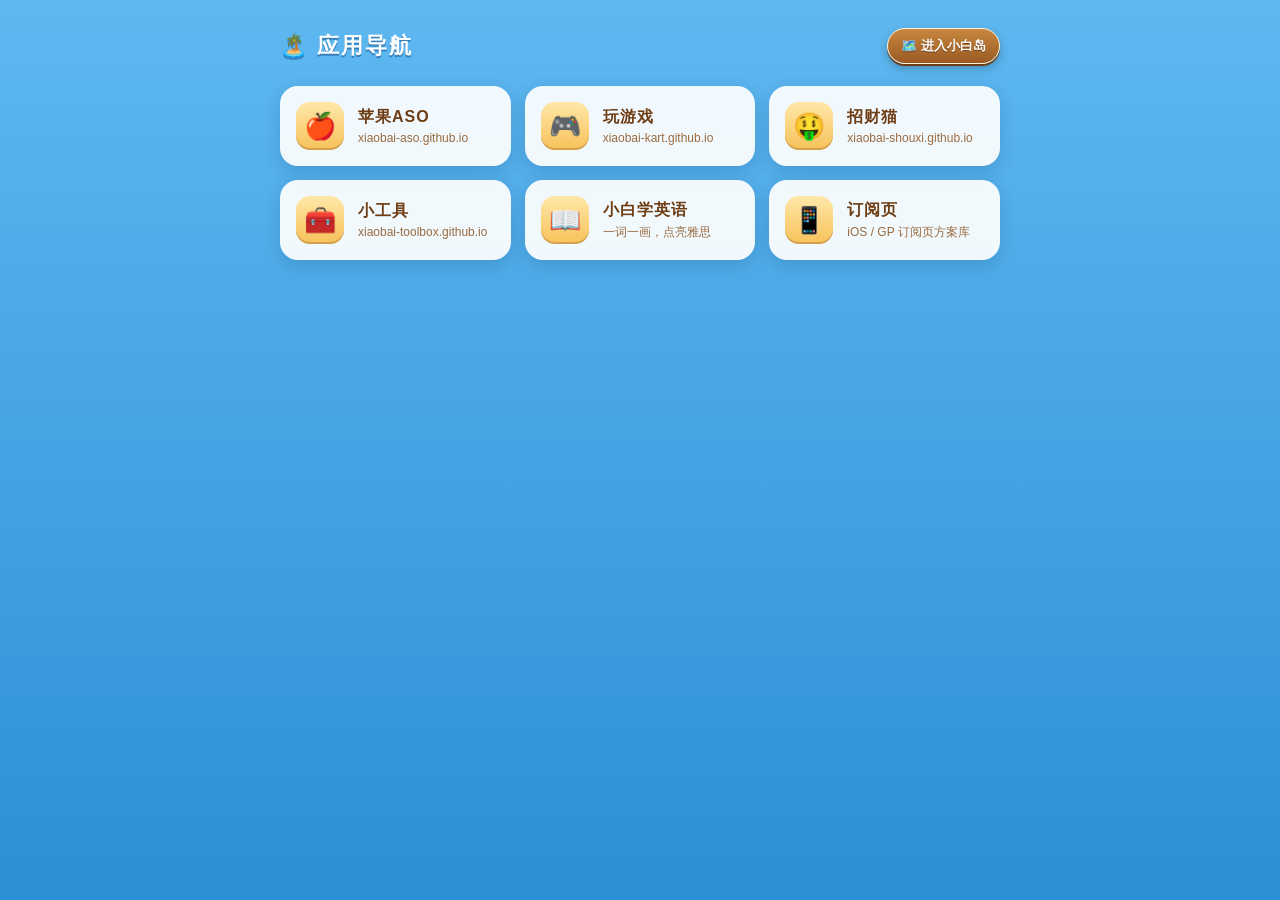
==== commit 6c16b8a6: "搞钱吧改名为招财猫 Co-authored-by: Cursor <cursoragent@cursor.com>" ====
--- a/index.html
+++ b/index.html
@@ -16,7 +16,7 @@
     /* 48px 宽的模糊占位图，底图下载完之前先显示岛的轮廓 */
     :root { --lqip: url("[data-uri]"); }
   </style>
-  <link rel="stylesheet" href="style.css?v=20261106140512" />
+  <link rel="stylesheet" href="style.css?v=20261106140658" />
 </head>
 <body>
   <div class="backdrop"></div>
@@ -46,7 +46,7 @@
     </main>
   </div>
 
-  <script src="config.js?v=20261106140512"></script>
+  <script src="config.js?v=20261106140658"></script>
   <script>
     (function () {
       const cfg = window.MAP_CONFIG;
@@ -75,5 +75,5 @@
         });
     })();
   </script>
-  <script src="app.js?v=20261106140512"></script></body>
+  <script src="app.js?v=20261106140658"></script></body>
 </html>
